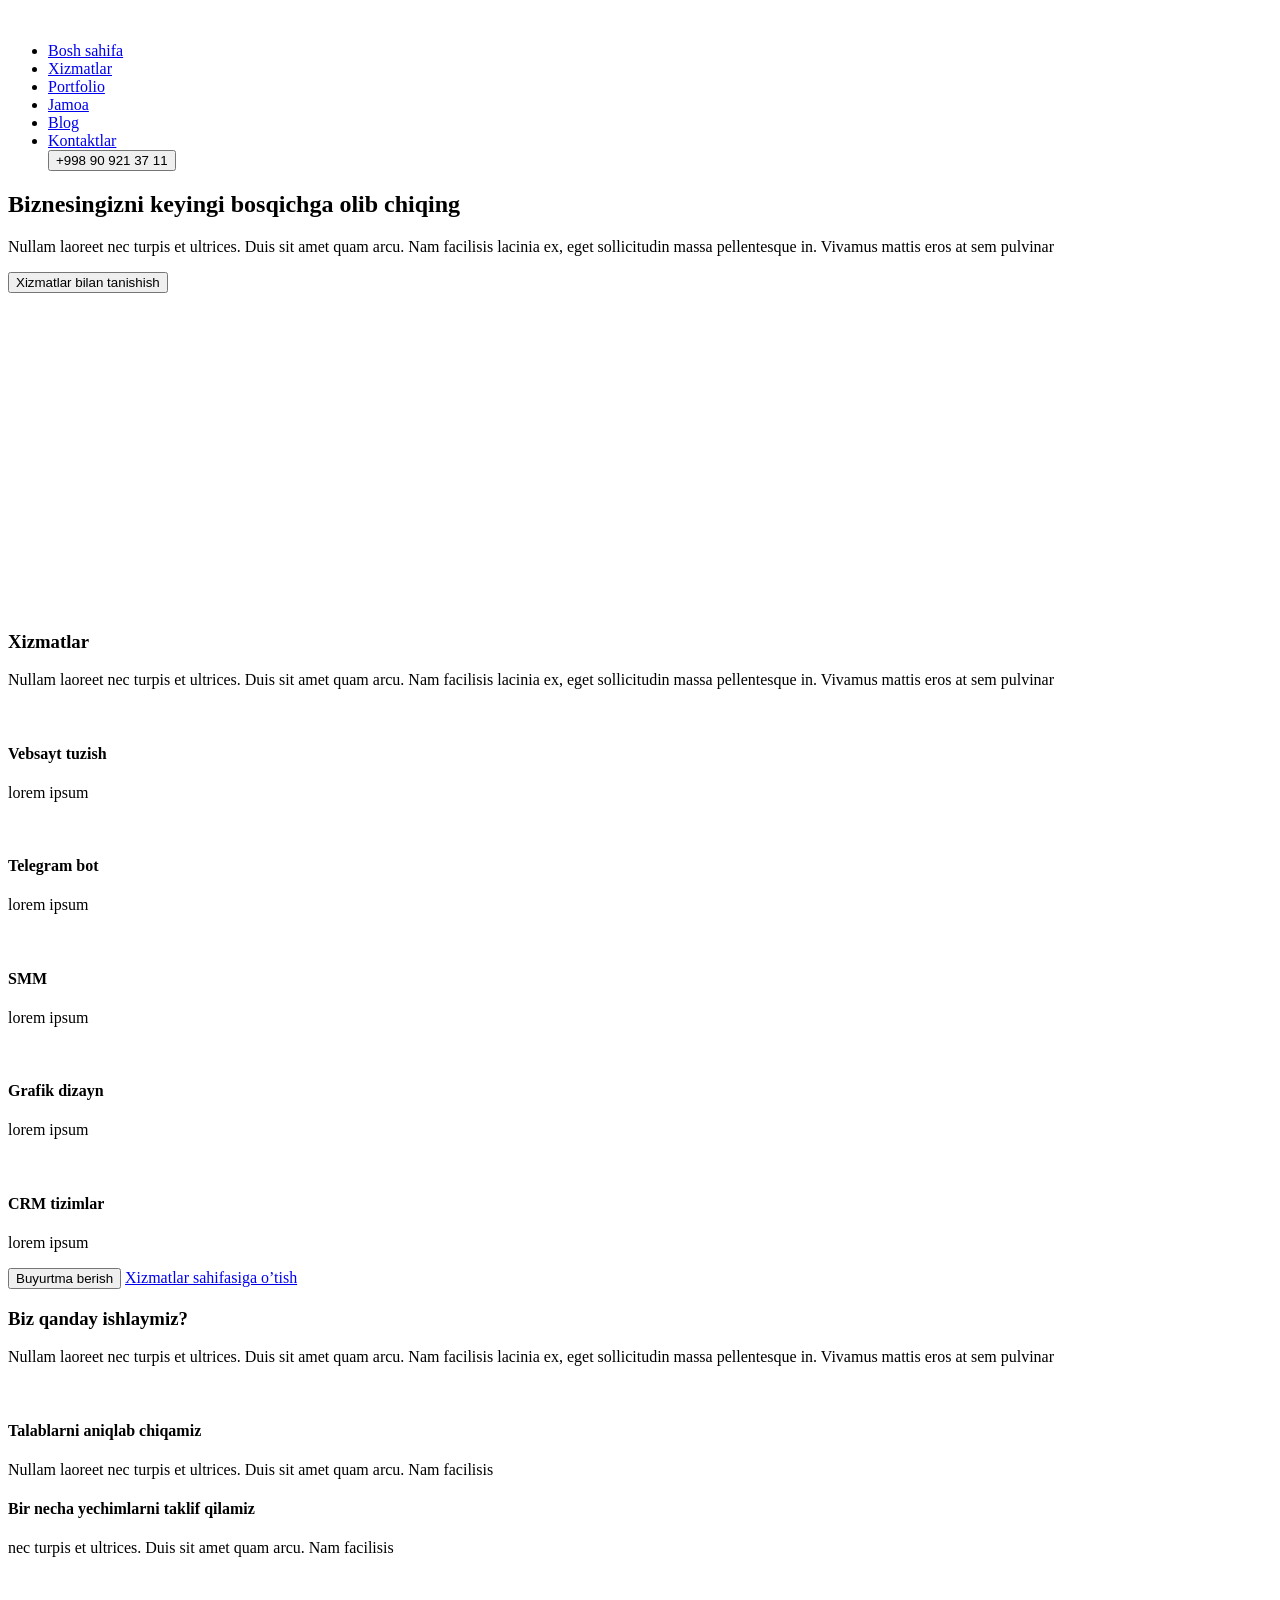
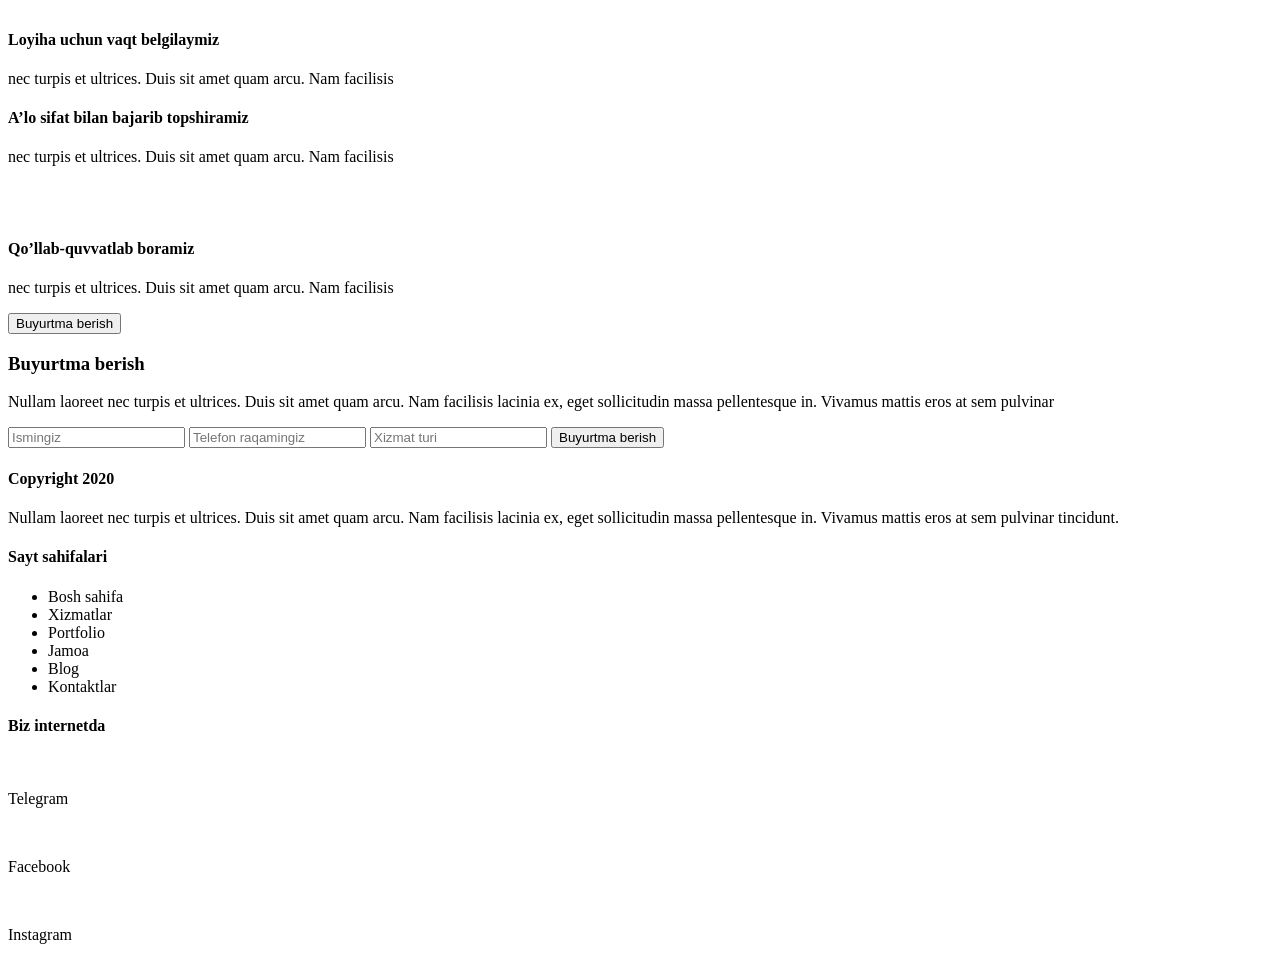
==== pixer.html @ 905981d3 "first commit" ====
<!DOCTYPE html>
<html lang="en">
  <head>
    <meta charset="UTF-8" />
    <meta name="viewport" content="width=device-width, initial-scale=1.0" />
    <title>Pixer</title>
    <link rel="stylesheet" href="/Pixer/fonts.css" />
    <link rel="stylesheet" href="/Pixer/pixer.css" />
    <link rel="stylesheet" href="/Pixer/normalixe.css" />
  </head>
  <body>
    <div class="wrapper">
      <header>
        <nav class="nav">
          <img src="/Pixer/assets/pixer-logo.png" alt="" />

          <div>
            <ul class="nav_ul">
              <li class="nav_list">
                <a class="nav_link" href="#"> Bosh sahifa </a>
              </li>
              <li class="nav_list">
                <a class="nav_link" href="#"> Xizmatlar </a>
              </li>
              <li class="nav_list">
                <a class="nav_link" href="#"> Portfolio </a>
              </li>
              <li class="nav_list">
                <a class="nav_link" href="#"> Jamoa </a>
              </li>
              <li class="nav_list">
                <a class="nav_link" href="#"> Blog </a>
              </li>
              <li class="nav_list">
                <a class="nav_link" href="#"> Kontaktlar </a>
              </li>

              <button class="nav_btn">+998 90 921 37 11</button>
            </ul>
          </div>
        </nav>
      </header>

      <section class="intro">
        <div class="intro_container">
          <div class="intro_left">
            <h2>Biznesingizni keyingi bosqichga olib chiqing</h2>

            <p>
              Nullam laoreet nec turpis et ultrices. Duis sit amet quam arcu.
              Nam facilisis lacinia ex, eget sollicitudin massa pellentesque in.
              Vivamus mattis eros at sem pulvinar
            </p>

            <button class="intro_btn">Xizmatlar bilan tanishish</button>
          </div>

          <div class="intro_right">
            <iframe
              width="560"
              height="315"
              src="https://www.youtube.com/embed/p4irKUEjuQU?si=1ykNS2Exaa0KbGoH"
              title="YouTube video player"
              frameborder="0"
              allow="accelerometer; autoplay; clipboard-write; encrypted-media; gyroscope; picture-in-picture; web-share"
              referrerpolicy="strict-origin-when-cross-origin"
              allowfullscreen
            ></iframe>
          </div>
        </div>
      </section>

      <section class="services">
        <div class="services_container">
          <div class="services_top">
            <h3>Xizmatlar</h3>
            <p>
              Nullam laoreet nec turpis et ultrices. Duis sit amet quam arcu.
              Nam facilisis lacinia ex, eget sollicitudin massa pellentesque in.
              Vivamus mattis eros at sem pulvinar
            </p>
          </div>

          <div class="services_middle">
            <div class="service">
              <img src="/Pixer/assets/website-illustration.png" alt="" />

              <h4>Vebsayt tuzish</h4>

              <p>lorem ipsum</p>
            </div>
            <div class="service">
              <img src="/Pixer/assets/bot-illustration.png" alt="" />

              <h4>Telegram bot</h4>

              <p>lorem ipsum</p>
            </div>
            <div class="service">
              <img src="/Pixer/assets/smm-illustration.png" alt="" />

              <h4>SMM</h4>

              <p>lorem ipsum</p>
            </div>
            <div class="service">
              <img src="/Pixer/assets/design-illustration.png" alt="" />

              <h4>Grafik dizayn</h4>

              <p>lorem ipsum</p>
            </div>
            <div class="service">
              <img src="/Pixer/assets/crm-illustration.png" alt="" />

              <h4>CRM tizimlar</h4>

              <p>lorem ipsum</p>
            </div>
          </div>

          <div class="services_bottom">
            <button>Buyurtma berish</button>

            <a href="#">Xizmatlar sahifasiga o’tish</a>
          </div>
        </div>
      </section>

      <section class="our_work">
        <div class="our_work_container">
          <div class="our_work_title">
            <h3>Biz qanday ishlaymiz?</h3>

            <p>
              Nullam laoreet nec turpis et ultrices. Duis sit amet quam arcu.
              Nam facilisis lacinia ex, eget sollicitudin massa pellentesque in.
              Vivamus mattis eros at sem pulvinar
            </p>
          </div>

          <div class="our_work0 our_work1">
            <div>
              <img src="/Pixer/assets/step-illlustration.png" alt="" />
            </div>

            <div>
              <h4>Talablarni aniqlab chiqamiz</h4>

              <p>
                Nullam laoreet nec turpis et ultrices. Duis sit amet quam arcu.
                Nam facilisis
              </p>
            </div>
          </div>

          <div class="our_work0 our_work2">
            <div>
              <h4>Bir necha yechimlarni taklif qilamiz</h4>

              <p>
                nec turpis et ultrices. Duis sit amet quam arcu. Nam facilisis
              </p>
            </div>

            <div>
              <img src="/Pixer/assets/step-illlustration (1).png" alt="" />
            </div>
          </div>

          <div class="our_work0 our_work3">
            <div>
              <img src="/Pixer/assets/step-illustration (2).png" alt="" />
            </div>

            <div>
              <h4>Loyiha uchun vaqt belgilaymiz</h4>

              <p>
                nec turpis et ultrices. Duis sit amet quam arcu. Nam facilisis
              </p>
            </div>
          </div>

          <div class="our_work0 our_work4">
            <div>
              <h4>A’lo sifat bilan bajarib topshiramiz</h4>

              <p>
                nec turpis et ultrices. Duis sit amet quam arcu. Nam facilisis
              </p>
            </div>

            <div>
              <img src="/Pixer/assets/step-illustration (3).png" alt="" />
            </div>
          </div>

          <div class="our_work0 our_work5">
            <div>
              <img src="/Pixer/assets/step-illustration (4).png" alt="" />
            </div>

            <div>
              <h4>Qo’llab-quvvatlab boramiz</h4>

              <p>
                nec turpis et ultrices. Duis sit amet quam arcu. Nam facilisis
              </p>
            </div>
          </div>
        </div>

        <div class="our_work_btn">
          <button>Buyurtma berish</button>
        </div>
      </section>

      <section class="form">
        <div class="form_container">
          <div class="form_title">
            <h3>Buyurtma berish</h3>

            <p>
              Nullam laoreet nec turpis et ultrices. Duis sit amet quam arcu.
              Nam facilisis lacinia ex, eget sollicitudin massa pellentesque in.
              Vivamus mattis eros at sem pulvinar
            </p>
          </div>

          <form>
            <input class="input" type="text" placeholder="Ismingiz" required />
            <input
              class="input"
              type="number"
              placeholder="Telefon raqamingiz"
              required
            />

            <input
              class="input"
              type="text"
              placeholder="Xizmat turi"
              required
            />

            <button type="submit">Buyurtma berish</button>
          </form>
        </div>
      </section>

      <section class="footer">
        <div class="footer_container">
          <div class="footer_left">
            <h4>Copyright 2020</h4>

            <p>
              Nullam laoreet nec turpis et ultrices. Duis sit amet quam arcu.
              Nam facilisis lacinia ex, eget sollicitudin massa pellentesque in.
              Vivamus mattis eros at sem pulvinar tincidunt.
            </p>
          </div>

          <div class="footer_middle">
            <h4>Sayt sahifalari</h4>

            <ul>
              <li>Bosh sahifa</li>
              <li>Xizmatlar</li>
              <li>Portfolio</li>
              <li>Jamoa</li>
              <li>Blog</li>
              <li>Kontaktlar</li>
            </ul>
          </div>

          <div class="footer_right">
            <h4>Biz internetda</h4>

            <div class="social_media social_media1">
              <img src="/Pixer/assets/telegram.svg" alt="">
              <p>Telegram</p>
            </div>
            <div class="social_media">
              <img src="/Pixer/assets/Vector.png" alt="">
              <p>Facebook</p>
            </div>
            <div class="social_media">
              <img src="/Pixer/assets/instagramm.png" alt="">
              <p>Instagram</p>
            </div>
        </div>
      </section>
    </div>
  </body>
</html>
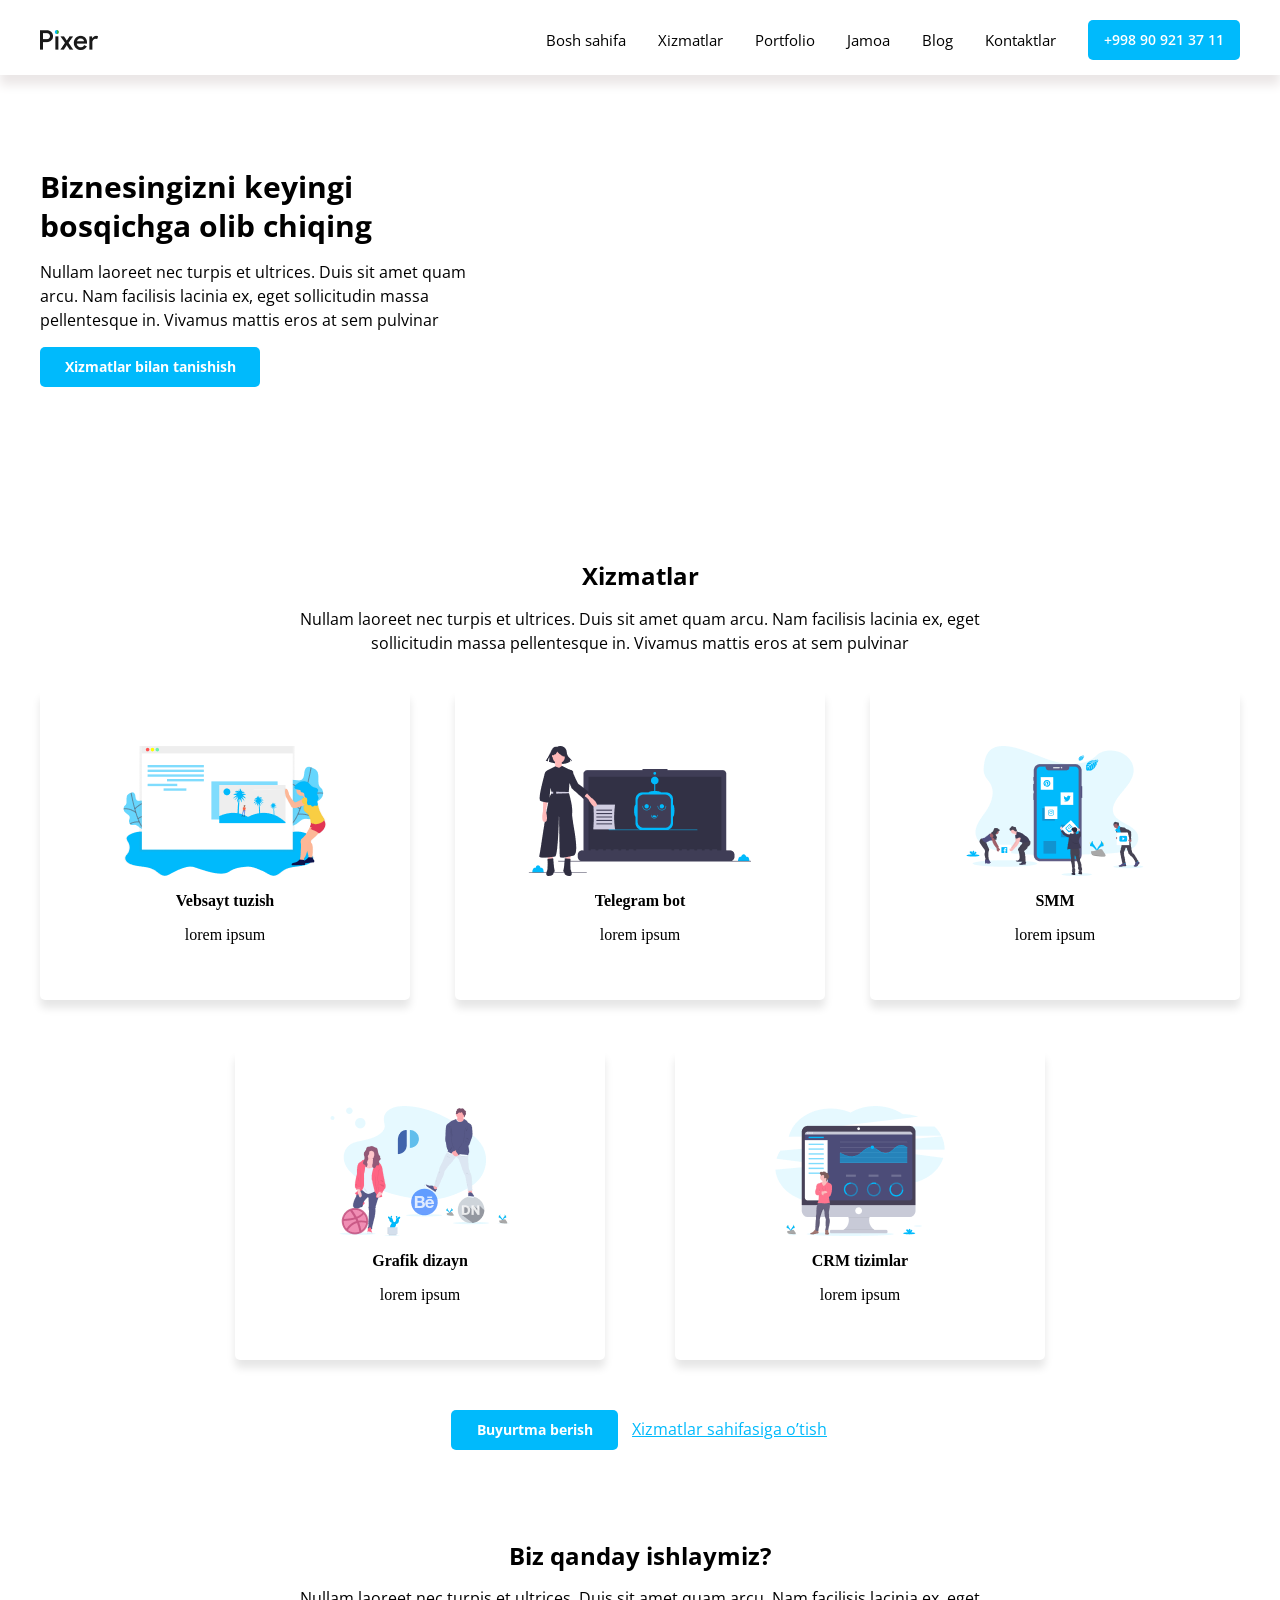
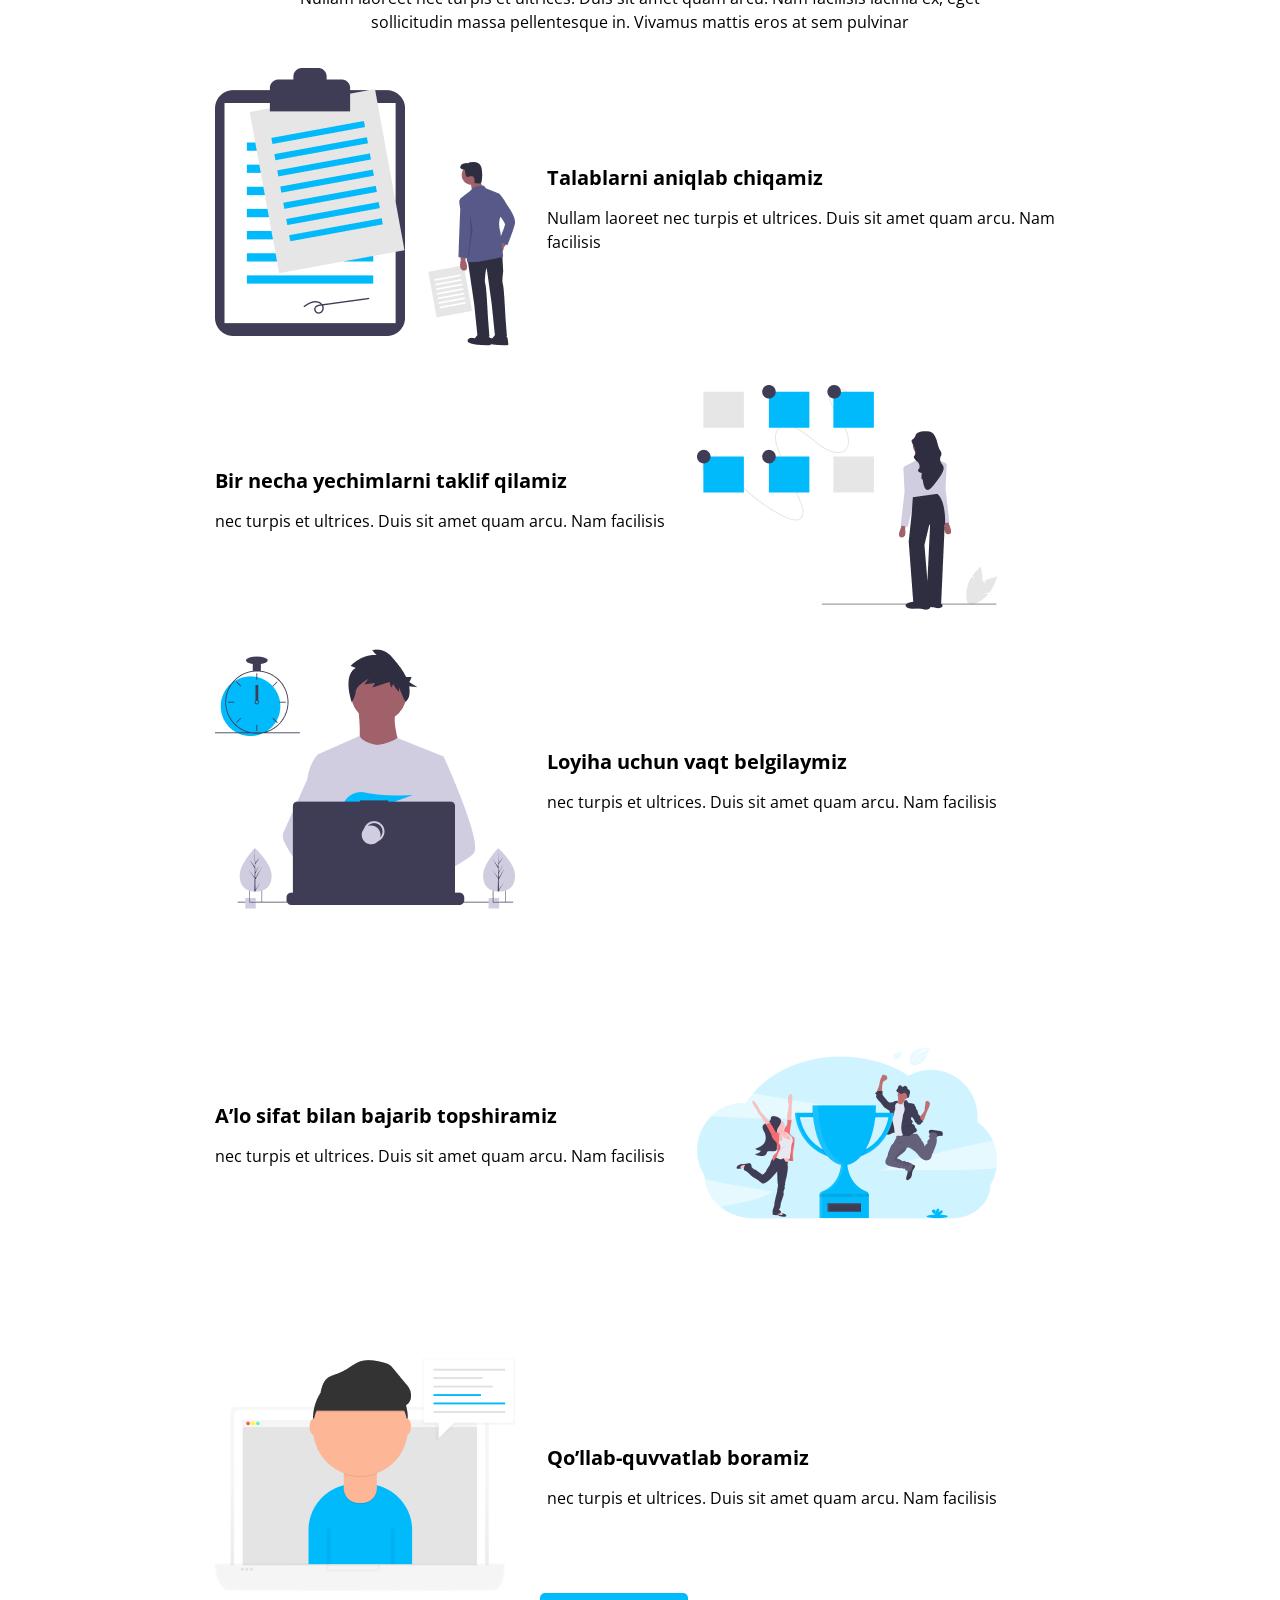
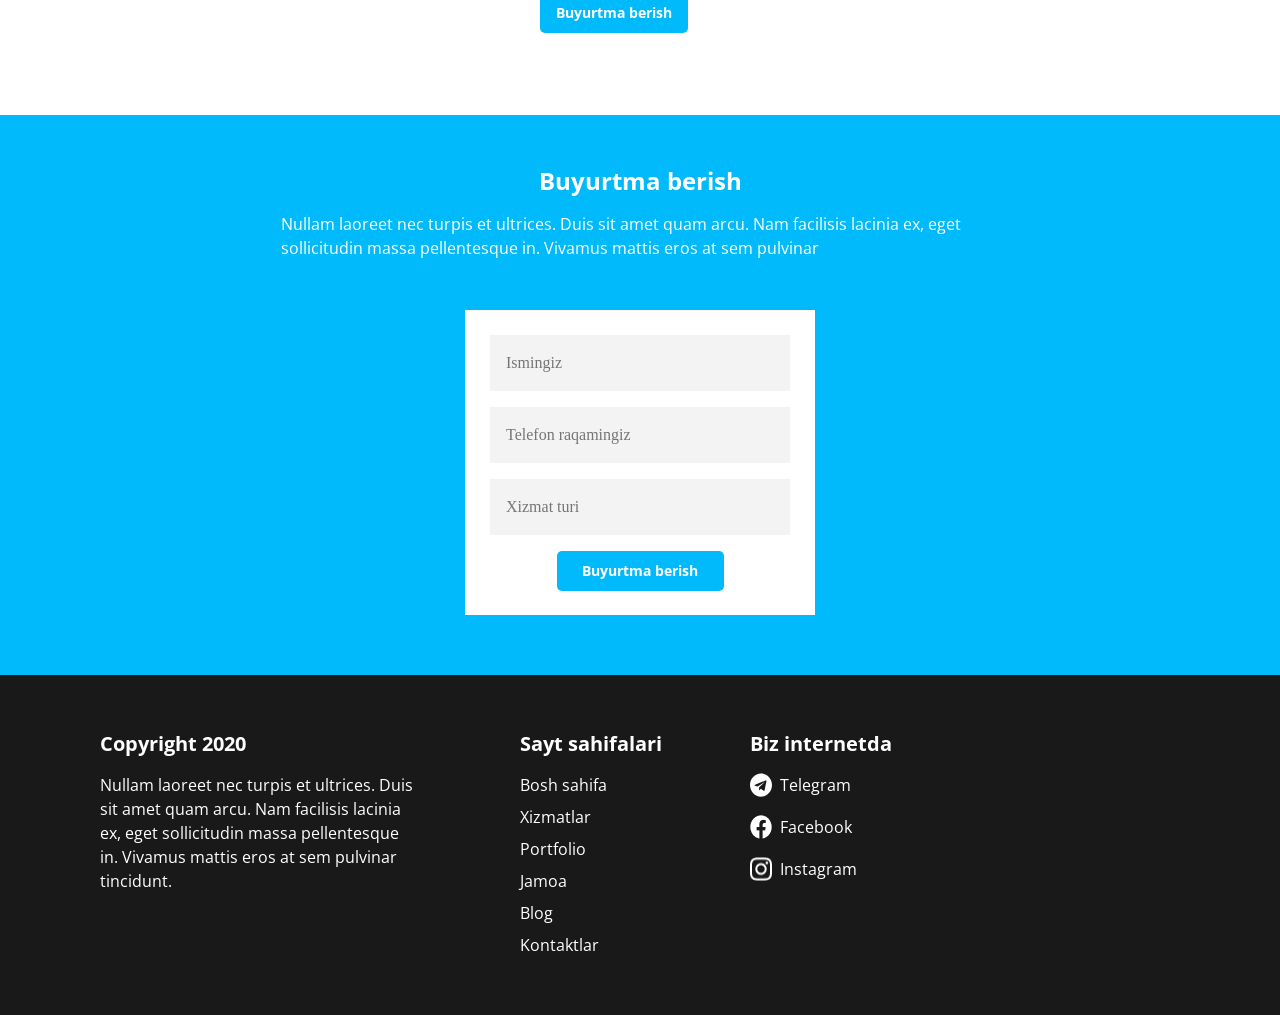
==== commit 9183ebb7: "site is done" ====
--- a/pixer.html
+++ b/pixer.html
@@ -4,15 +4,15 @@
     <meta charset="UTF-8" />
     <meta name="viewport" content="width=device-width, initial-scale=1.0" />
     <title>Pixer</title>
-    <link rel="stylesheet" href="/Pixer/fonts.css" />
-    <link rel="stylesheet" href="/Pixer/pixer.css" />
-    <link rel="stylesheet" href="/Pixer/normalixe.css" />
+    <link rel="stylesheet" href="/fonts.css" />
+    <link rel="stylesheet" href="/pixer.css" />
+    <link rel="stylesheet" href="/normalixe.css" />
   </head>
   <body>
     <div class="wrapper">
       <header>
         <nav class="nav">
-          <img src="/Pixer/assets/pixer-logo.png" alt="" />
+          <img src="/assets/pixer-logo.png" alt="" />
 
           <div>
             <ul class="nav_ul">
@@ -81,44 +81,46 @@
             </p>
           </div>
 
-          <div class="services_middle">
-            <div class="service">
-              <img src="/Pixer/assets/website-illustration.png" alt="" />
+          <div class="services_middle__top">
+            <div class="service">
+              <img src="/assets/website-illustration.png" alt="" />
 
               <h4>Vebsayt tuzish</h4>
 
               <p>lorem ipsum</p>
             </div>
             <div class="service">
-              <img src="/Pixer/assets/bot-illustration.png" alt="" />
+              <img src="/assets/bot-illustration.png" alt="" />
 
               <h4>Telegram bot</h4>
 
               <p>lorem ipsum</p>
             </div>
             <div class="service">
-              <img src="/Pixer/assets/smm-illustration.png" alt="" />
+              <img src="/assets/smm-illustration.png" alt="" />
 
               <h4>SMM</h4>
 
               <p>lorem ipsum</p>
             </div>
-            <div class="service">
-              <img src="/Pixer/assets/design-illustration.png" alt="" />
+          </div>
+            <div class="services_middle__bottom">
+            <div class="service">
+              <img src="/assets/design-illustration.png" alt="" />
 
               <h4>Grafik dizayn</h4>
 
               <p>lorem ipsum</p>
             </div>
             <div class="service">
-              <img src="/Pixer/assets/crm-illustration.png" alt="" />
+              <img src="/assets/crm-illustration.png" alt="" />
 
               <h4>CRM tizimlar</h4>
 
               <p>lorem ipsum</p>
             </div>
-          </div>
-
+          
+              </div>
           <div class="services_bottom">
             <button>Buyurtma berish</button>
 
@@ -141,7 +143,7 @@
 
           <div class="our_work0 our_work1">
             <div>
-              <img src="/Pixer/assets/step-illlustration.png" alt="" />
+              <img src="/assets/step-illlustration.png" alt="" />
             </div>
 
             <div>
@@ -164,13 +166,13 @@
             </div>
 
             <div>
-              <img src="/Pixer/assets/step-illlustration (1).png" alt="" />
+              <img src="/assets/step-illlustration (1).png" alt="" />
             </div>
           </div>
 
           <div class="our_work0 our_work3">
             <div>
-              <img src="/Pixer/assets/step-illustration (2).png" alt="" />
+              <img src="/assets/step-illustration (2).png" alt="" />
             </div>
 
             <div>
@@ -192,13 +194,13 @@
             </div>
 
             <div>
-              <img src="/Pixer/assets/step-illustration (3).png" alt="" />
+              <img src="/assets/step-illustration (3).png" alt="" />
             </div>
           </div>
 
           <div class="our_work0 our_work5">
             <div>
-              <img src="/Pixer/assets/step-illustration (4).png" alt="" />
+              <img src="/assets/step-illustration (4).png" alt="" />
             </div>
 
             <div>
@@ -278,15 +280,15 @@
             <h4>Biz internetda</h4>
 
             <div class="social_media social_media1">
-              <img src="/Pixer/assets/telegram.svg" alt="">
+              <img src="/assets/telegram.svg" alt="">
               <p>Telegram</p>
             </div>
             <div class="social_media">
-              <img src="/Pixer/assets/Vector.png" alt="">
+              <img src="/assets/Vector.png" alt="">
               <p>Facebook</p>
             </div>
             <div class="social_media">
-              <img src="/Pixer/assets/instagramm.png" alt="">
+              <img src="/assets/instagramm.png" alt="">
               <p>Instagram</p>
             </div>
         </div>
--- a/fonts.css
+++ b/fonts.css
@@ -0,0 +1 @@
+@import url('https://fonts.googleapis.com/css2?family=Open+Sans:ital,wght@0,300..800;1,300..800&display=swap');
--- a/pixer.css
+++ b/pixer.css
@@ -0,0 +1,510 @@
+@import url('https://fonts.googleapis.com/css2?family=Open+Sans:ital,wght@0,300..800;1,300..800&display=swap');
+
+* {
+  margin: 0;
+  padding: 0;
+  box-sizing: border-box;
+}
+
+header {
+  position: fixed;
+  top: 0;
+  left: 0;
+  width: 100%;
+  height: 75px;
+  padding-bottom: 20px 0;
+  box-shadow: 0px 10px 10px rgb(235, 231, 231);
+  background-color: #fff;
+}
+
+.nav {
+  width: 1200px;
+  display: flex;
+  justify-content: space-between;
+  align-items: center;
+  margin: 20px auto;
+}
+
+.nav_ul {
+  display: flex;
+  align-items: center;
+  gap: 32px;
+}
+
+.nav_list {
+  list-style: none;
+
+  font-family: "Open Sans";
+  font-style: normal;
+  font-weight: 400;
+  font-size: 15px;
+  line-height: 24px;
+
+  color: #000000;
+}
+
+.nav_link {
+  text-decoration: none;
+  font-family: "Open Sans";
+  font-style: normal;
+  font-weight: 400;
+  font-size: 15px;
+  line-height: 24px;
+  color: #000000;
+}
+
+.nav_btn {
+  font-family: "Open Sans";
+  font-style: normal;
+  font-weight: 600;
+  font-size: 14px;
+  line-height: 24px;
+  color: #ffffff;
+  padding: 8px 16px;
+  background: #00bafc;
+  border-radius: 5px;
+  border: none;
+}
+
+.intro {
+  width: 100%;
+  height: 410px;
+  margin-top: 150px;
+}
+
+.intro_container {
+  width: 1200px;
+  display: flex;
+  justify-content: space-between;
+  align-items: center;
+  margin: auto;
+}
+
+.intro_left h2 {
+  width: 470px;
+  font-family: "Open Sans";
+  font-style: normal;
+  font-weight: 700;
+  font-size: 30px;
+  line-height: 130%;
+
+  color: #000000;
+}
+
+.intro_left p {
+  margin-top: 15px;
+  width: 465px;
+  font-family: "Open Sans";
+  font-style: normal;
+  font-weight: 400;
+  font-size: 16px;
+  line-height: 24px;
+  color: #000000;
+}
+
+.intro_btn {
+  margin-top: 15px;
+  width: 220px;
+  height: 40px;
+  background: #00bafc;
+  border-radius: 5px;
+  border: none;
+  font-family: "Open Sans";
+  font-style: normal;
+  font-weight: 700;
+  font-size: 14px;
+  line-height: 24px;
+  color: #ffffff;
+}
+
+.intro_right iframe {
+  width: 450px;
+  height: 250px;
+}
+
+.services {
+  width: 100%;
+  height: 880px;
+}
+
+.services__container{
+  width: 1200px;
+  height: 879px;
+}
+
+.services_top {
+  margin: auto;
+  width: 720px;
+}
+
+.services_top h3 {
+  font-family: "Open Sans";
+  font-style: normal;
+  font-weight: 700;
+  font-size: 24px;
+  line-height: 130%;
+
+  text-align: center;
+  color: #000000;
+}
+
+.services_top p {
+  width: 719px;
+  height: 48px;
+  margin-top: 16px;
+  font-family: "Open Sans";
+  font-style: normal;
+  font-weight: 400;
+  font-size: 16px;
+  line-height: 24px;
+
+  text-align: center;
+  color: #000000;
+}
+
+.services_middle__top {
+
+  width: 1200px;
+  height: 310px;
+  margin: auto;
+  margin-top: 35px;
+  display: flex;
+  align-items: center;
+  justify-content: space-between;
+
+}
+
+.services_middle__bottom{
+  margin: 50px auto;
+  width: 810px;
+  height: 310px;
+  display: flex;
+  gap: 70px;
+}
+
+
+.service {
+  width: 370px;
+  height: 310px;
+  display: flex;
+  flex-direction: column;
+  justify-content: center;
+  align-items: center;
+  gap: 16px;
+  background: #ffffff;
+  box-shadow: 0px 8px 8px rgba(0, 0, 0, 0.1);
+  border-radius: 5px;
+}
+
+.services_bottom {
+  margin: auto;
+  margin-top: 35px;
+  width: 378px;
+  height: 64px;
+}
+
+.services_bottom button {
+  width: 167px;
+  height: 40px;
+  background: #00bafc;
+  border-radius: 5px;
+  font-family: "Open Sans";
+  font-style: normal;
+  font-weight: 700;
+  font-size: 14px;
+  line-height: 24px;
+  color: #ffffff;
+  border: none;
+}
+
+.services_bottom a {
+  margin-left: 10px;
+  font-family: "Open Sans";
+  font-style: normal;
+  font-weight: 400;
+  font-size: 16px;
+  line-height: 24px;
+  color: #00bafc;
+}
+
+.our_work {
+  width: 100%;
+  height: 1725px;
+  margin-top: 100px;
+}
+
+.our_work_title {
+  width: 720px;
+  height: 95px;
+  margin: auto;
+}
+
+.our_work_title h3 {
+  font-family: "Open Sans";
+  font-style: normal;
+  font-weight: 700;
+  font-size: 24px;
+  line-height: 130%;
+  text-align: center;
+  color: #000000;
+}
+
+.our_work_title p {
+  margin-top: 16px;
+  width: 719px;
+  height: 48px;
+  font-family: "Open Sans";
+  font-style: normal;
+  font-weight: 400;
+  font-size: 16px;
+  line-height: 24px;
+  text-align: center;
+  color: #000000;
+}
+
+.our_work0 {
+  width: 850px;
+  margin: auto;
+  display: flex;
+  align-items: center;
+  gap: 32px;
+  margin-top: 140px;
+}
+
+.our_work0 h4 {
+  font-family: "Open Sans";
+  font-style: normal;
+  font-weight: 700;
+  font-size: 20px;
+  line-height: 130%;
+
+  color: #000000;
+}
+
+.our_work p {
+  margin-top: 15px;
+  font-family: "Open Sans";
+  font-style: normal;
+  font-weight: 400;
+  font-size: 16px;
+  line-height: 24px;
+
+  color: #000000;
+}
+
+.our_work1 {
+  height: 278px;
+  margin-top: 35px;
+}
+
+.our_work2 {
+  height: 24px;
+}
+
+.our_work3 {
+  height: 258px;
+}
+
+.our_work4 {
+  height: 171px;
+}
+
+.our_work5 {
+  height: 232px;
+}
+
+.our_work_btn {
+  width: 200px;
+  height: 40px;
+  margin: auto;
+}
+
+.our_work_btn button {
+  background-color: #00bafc;
+  border-radius: 5px;
+  font-family: "Open Sans";
+  font-style: normal;
+  font-weight: 700;
+  font-size: 14px;
+  line-height: 24px;
+  color: #ffffff;
+  border: none;
+  align-items: center;
+  padding: 8px 16px;
+  gap: 10px;
+  background: #00bafc;
+  border-radius: 5px;
+}
+
+.form {
+  width: 100%;
+  height: 560px;
+  background-color: #00bafc;
+  margin-top: 50px;
+}
+
+.form_title {
+  width: 719px;
+  height: 95px;
+  margin: auto;
+  padding-top: 50px;
+}
+
+.form_title h3 {
+  width: 203px;
+  height: 31px;
+  margin: auto;
+  font-family: "Open Sans";
+  font-style: normal;
+  font-weight: 700;
+  font-size: 24px;
+  line-height: 130%;
+  color: #ffffff;
+}
+
+.form_title p {
+  margin-top: 16px;
+  width: 719px;
+  height: 48px;
+  font-family: "Open Sans";
+  font-style: normal;
+  font-weight: 400;
+  font-size: 16px;
+  line-height: 150%;
+  color: #ffffff;
+}
+
+form {
+  width: 350px;
+  height: 305px;
+  display: flex;
+  flex-direction: column;
+  align-items: center;
+  justify-content: center;
+  gap: 16px;
+  background-color: #ffffff;
+  margin: auto;
+  margin-top: 100px;
+}
+
+input {
+  width: 300px;
+  height: 56px;
+  border: none;
+  padding-left: 16px;
+  color: #000000;
+  background-color: #f3f3f3;
+}
+
+form button {
+  width: 167px;
+  height: 40px;
+  background: #00bafc;
+  border-radius: 5px;
+  border: none;
+  font-family: "Open Sans";
+  font-style: normal;
+  font-weight: 700;
+  font-size: 14px;
+  line-height: 24px;
+  color: #ffffff;
+}
+
+.footer {
+  width: 100%;
+  height: 340px;
+  background-color: #191919;
+}
+
+.footer_container {
+  margin: auto;
+  width: 1400px;
+  height: 226px;
+  display: flex;
+  color: #ffffff;
+  padding-top: 56px;
+}
+
+.footer_left {
+  margin-left: 100px;
+}
+
+.footer_middle {
+  margin-left: 100px;
+}
+
+.footer_right {
+  margin-left: 88px;
+}
+
+.footer_left h4 {
+  font-family: "Open Sans";
+  font-style: normal;
+  font-weight: 700;
+  font-size: 20px;
+  line-height: 130%;
+  color: #ffffff;
+}
+
+.footer_left p {
+  margin-top: 16px;
+  font-family: "Open Sans";
+  font-style: normal;
+  font-weight: 400;
+  font-size: 16px;
+  line-height: 150%;
+  color: #ffffff;
+  width: 320px;
+}
+
+.footer_middle h4 {
+  font-family: "Open Sans";
+  font-style: normal;
+  font-weight: 700;
+  font-size: 20px;
+  line-height: 130%;
+  color: #ffffff;
+}
+
+.footer_middle ul {
+  margin-top: 16px;
+}
+
+.footer_middle li {
+  list-style: none;
+  margin-top: 8px;
+  font-family: "Open Sans";
+  font-style: normal;
+  font-weight: 400;
+  font-size: 16px;
+  line-height: 24px;
+  color: #ffffff;
+}
+
+.footer_right h4 {
+  font-family: "Open Sans";
+  font-style: normal;
+  font-weight: 700;
+  font-size: 20px;
+  line-height: 130%;
+  color: #ffffff;
+}
+
+.social_media {
+  display: flex;
+  margin-top: 18px;
+}
+
+.social_media p {
+  margin-left: 8px;
+  font-family: "Open Sans";
+  font-style: normal;
+  font-weight: 400;
+  font-size: 16px;
+  line-height: 24px;
+  color: #ffffff;
+}
+
+.social_media1 {
+  margin-top: 16px;
+}
--- a/normalixe.css
+++ b/normalixe.css
@@ -0,0 +1,349 @@
+/*! normalize.css v8.0.1 | MIT License | github.com/necolas/normalize.css */
+
+/* Document
+   ========================================================================== */
+
+/**
+ * 1. Correct the line height in all browsers.
+ * 2. Prevent adjustments of font size after orientation changes in iOS.
+ */
+
+html {
+  line-height: 1.15; /* 1 */
+  -webkit-text-size-adjust: 100%; /* 2 */
+}
+
+/* Sections
+   ========================================================================== */
+
+/**
+ * Remove the margin in all browsers.
+ */
+
+body {
+  margin: 0;
+}
+
+/**
+ * Render the `main` element consistently in IE.
+ */
+
+main {
+  display: block;
+}
+
+/**
+ * Correct the font size and margin on `h1` elements within `section` and
+ * `article` contexts in Chrome, Firefox, and Safari.
+ */
+
+h1 {
+  font-size: 2em;
+  margin: 0.67em 0;
+}
+
+/* Grouping content
+   ========================================================================== */
+
+/**
+ * 1. Add the correct box sizing in Firefox.
+ * 2. Show the overflow in Edge and IE.
+ */
+
+hr {
+  box-sizing: content-box; /* 1 */
+  height: 0; /* 1 */
+  overflow: visible; /* 2 */
+}
+
+/**
+ * 1. Correct the inheritance and scaling of font size in all browsers.
+ * 2. Correct the odd `em` font sizing in all browsers.
+ */
+
+pre {
+  font-family: monospace, monospace; /* 1 */
+  font-size: 1em; /* 2 */
+}
+
+/* Text-level semantics
+   ========================================================================== */
+
+/**
+ * Remove the gray background on active links in IE 10.
+ */
+
+a {
+  background-color: transparent;
+}
+
+/**
+ * 1. Remove the bottom border in Chrome 57-
+ * 2. Add the correct text decoration in Chrome, Edge, IE, Opera, and Safari.
+ */
+
+abbr[title] {
+  border-bottom: none; /* 1 */
+  text-decoration: underline; /* 2 */
+  text-decoration: underline dotted; /* 2 */
+}
+
+/**
+ * Add the correct font weight in Chrome, Edge, and Safari.
+ */
+
+b,
+strong {
+  font-weight: bolder;
+}
+
+/**
+ * 1. Correct the inheritance and scaling of font size in all browsers.
+ * 2. Correct the odd `em` font sizing in all browsers.
+ */
+
+code,
+kbd,
+samp {
+  font-family: monospace, monospace; /* 1 */
+  font-size: 1em; /* 2 */
+}
+
+/**
+ * Add the correct font size in all browsers.
+ */
+
+small {
+  font-size: 80%;
+}
+
+/**
+ * Prevent `sub` and `sup` elements from affecting the line height in
+ * all browsers.
+ */
+
+sub,
+sup {
+  font-size: 75%;
+  line-height: 0;
+  position: relative;
+  vertical-align: baseline;
+}
+
+sub {
+  bottom: -0.25em;
+}
+
+sup {
+  top: -0.5em;
+}
+
+/* Embedded content
+   ========================================================================== */
+
+/**
+ * Remove the border on images inside links in IE 10.
+ */
+
+img {
+  border-style: none;
+}
+
+/* Forms
+   ========================================================================== */
+
+/**
+ * 1. Change the font styles in all browsers.
+ * 2. Remove the margin in Firefox and Safari.
+ */
+
+button,
+input,
+optgroup,
+select,
+textarea {
+  font-family: inherit; /* 1 */
+  font-size: 100%; /* 1 */
+  line-height: 1.15; /* 1 */
+  margin: 0; /* 2 */
+}
+
+/**
+ * Show the overflow in IE.
+ * 1. Show the overflow in Edge.
+ */
+
+button,
+input { /* 1 */
+  overflow: visible;
+}
+
+/**
+ * Remove the inheritance of text transform in Edge, Firefox, and IE.
+ * 1. Remove the inheritance of text transform in Firefox.
+ */
+
+button,
+select { /* 1 */
+  text-transform: none;
+}
+
+/**
+ * Correct the inability to style clickable types in iOS and Safari.
+ */
+
+button,
+[type="button"],
+[type="reset"],
+[type="submit"] {
+  -webkit-appearance: button;
+}
+
+/**
+ * Remove the inner border and padding in Firefox.
+ */
+
+button::-moz-focus-inner,
+[type="button"]::-moz-focus-inner,
+[type="reset"]::-moz-focus-inner,
+[type="submit"]::-moz-focus-inner {
+  border-style: none;
+  padding: 0;
+}
+
+/**
+ * Restore the focus styles unset by the previous rule.
+ */
+
+button:-moz-focusring,
+[type="button"]:-moz-focusring,
+[type="reset"]:-moz-focusring,
+[type="submit"]:-moz-focusring {
+  outline: 1px dotted ButtonText;
+}
+
+/**
+ * Correct the padding in Firefox.
+ */
+
+fieldset {
+  padding: 0.35em 0.75em 0.625em;
+}
+
+/**
+ * 1. Correct the text wrapping in Edge and IE.
+ * 2. Correct the color inheritance from `fieldset` elements in IE.
+ * 3. Remove the padding so developers are not caught out when they zero out
+ *    `fieldset` elements in all browsers.
+ */
+
+legend {
+  box-sizing: border-box; /* 1 */
+  color: inherit; /* 2 */
+  display: table; /* 1 */
+  max-width: 100%; /* 1 */
+  padding: 0; /* 3 */
+  white-space: normal; /* 1 */
+}
+
+/**
+ * Add the correct vertical alignment in Chrome, Firefox, and Opera.
+ */
+
+progress {
+  vertical-align: baseline;
+}
+
+/**
+ * Remove the default vertical scrollbar in IE 10+.
+ */
+
+textarea {
+  overflow: auto;
+}
+
+/**
+ * 1. Add the correct box sizing in IE 10.
+ * 2. Remove the padding in IE 10.
+ */
+
+[type="checkbox"],
+[type="radio"] {
+  box-sizing: border-box; /* 1 */
+  padding: 0; /* 2 */
+}
+
+/**
+ * Correct the cursor style of increment and decrement buttons in Chrome.
+ */
+
+[type="number"]::-webkit-inner-spin-button,
+[type="number"]::-webkit-outer-spin-button {
+  height: auto;
+}
+
+/**
+ * 1. Correct the odd appearance in Chrome and Safari.
+ * 2. Correct the outline style in Safari.
+ */
+
+[type="search"] {
+  -webkit-appearance: textfield; /* 1 */
+  outline-offset: -2px; /* 2 */
+}
+
+/**
+ * Remove the inner padding in Chrome and Safari on macOS.
+ */
+
+[type="search"]::-webkit-search-decoration {
+  -webkit-appearance: none;
+}
+
+/**
+ * 1. Correct the inability to style clickable types in iOS and Safari.
+ * 2. Change font properties to `inherit` in Safari.
+ */
+
+::-webkit-file-upload-button {
+  -webkit-appearance: button; /* 1 */
+  font: inherit; /* 2 */
+}
+
+/* Interactive
+   ========================================================================== */
+
+/*
+ * Add the correct display in Edge, IE 10+, and Firefox.
+ */
+
+details {
+  display: block;
+}
+
+/*
+ * Add the correct display in all browsers.
+ */
+
+summary {
+  display: list-item;
+}
+
+/* Misc
+   ========================================================================== */
+
+/**
+ * Add the correct display in IE 10+.
+ */
+
+template {
+  display: none;
+}
+
+/**
+ * Add the correct display in IE 10.
+ */
+
+[hidden] {
+  display: none;
+}
